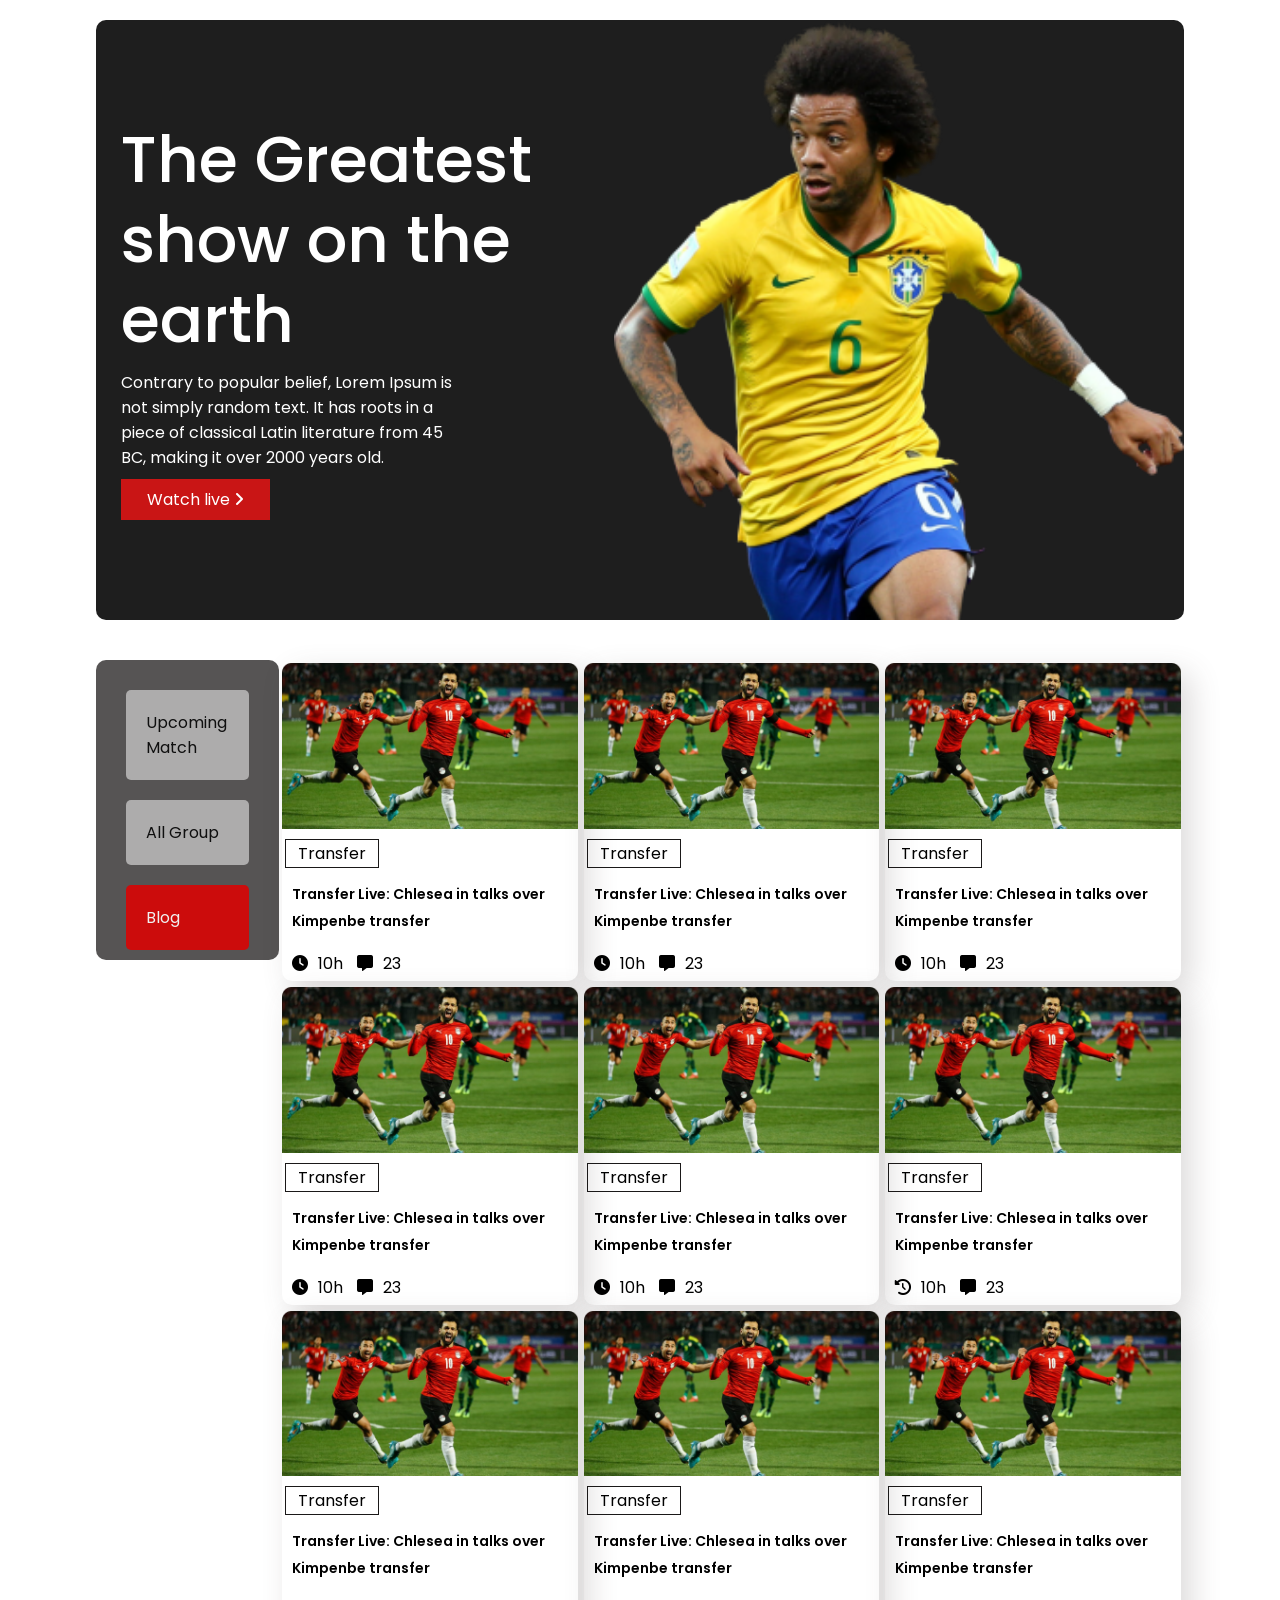
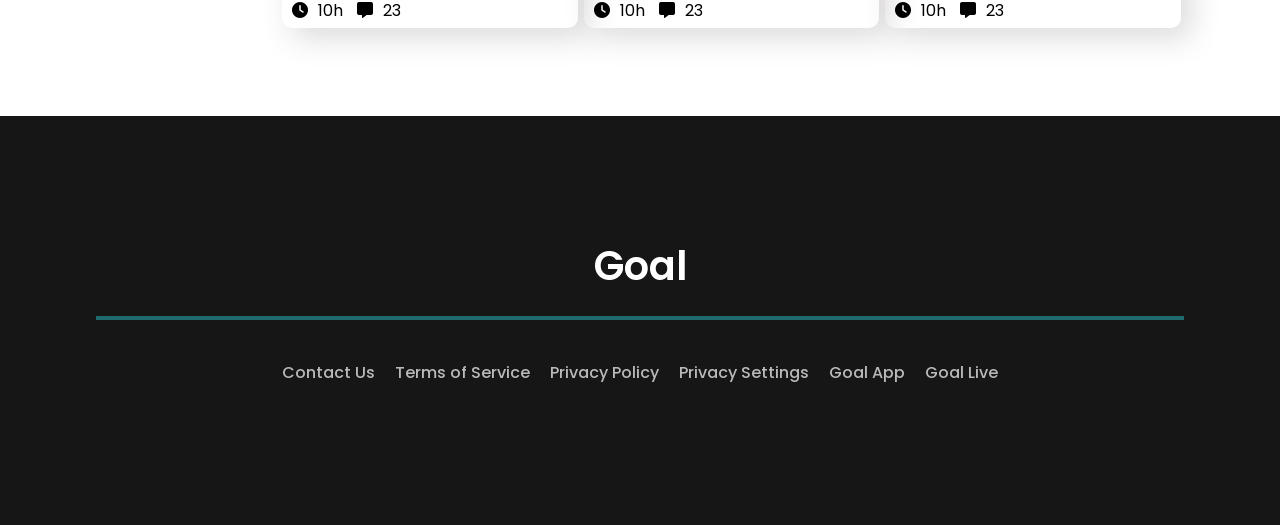
==== index.html @ b74641d1 "world cup website added" ====
<!DOCTYPE html>
<html lang="en">
  <head>
    <meta charset="UTF-8" />
    <meta http-equiv="X-UA-Compatible" content="IE=edge" />
    <meta name="viewport" content="width=device-width, initial-scale=1.0" />
    <link
      rel="stylesheet"
      href="https://cdnjs.cloudflare.com/ajax/libs/font-awesome/6.1.1/css/all.min.css"
    />
    <title>World cup</title>
    <link rel="stylesheet" href="/stylesheet/style.css" />
    <link rel="stylesheet" href="/stylesheet/tablet.css" />
    <link rel="stylesheet" href="stylesheet/mobile.css" />
    
  </head>
  <body>
    <!--spotlight start-->
    <section class="spotlight">
      <div class="container-fluid">
        <div class="container-flex bgc-container">
          <div class="spotlight-intro">
            <h1 class="sp-heading">The Greatest show on the earth</h1>
            <p class="sp-text">
              Contrary to popular belief, Lorem Ipsum is not simply random text.
              It has roots in a piece of classical Latin literature from 45 BC,
              making it over 2000 years old.
            </p>
            <a class="sp-btn" href=""
              >Watch live <i class="fa-solid fa-angle-right"></i
            ></a>
          </div>

          <img class="spotlight-img" src="/assets/bannerimage.png" alt="" />
        </div>
      </div>
    </section>
    <!--spotlight end-->

    <!--information-section start-->
    <section class="information-section">
      <div class="container-fluid">
        <div class="info-container">
          <div class="info-tab">
            <a class="btn-c" href="/upcoming.html" target="_blank"
              >Upcoming Match</a
            >
            <a class="btn-c" href="">All Group</a>
            <a class="btn-b" href="">Blog</a>
          </div>

          <div class="info-details">
            <div class="info-cards">
              <div class="info-card">
                <img src="/assets/blogimage.png" alt="" />
                <p>Transfer</p>
                <h4>Transfer Live: Chlesea in talks over Kimpenbe transfer</h4>
                <span><i class="fa-solid fa-clock"></i>10h</span>
                <span><i class="fa-solid fa-message"></i>23</span>
              </div>

              <div class="info-card">
                <img src="/assets/blogimage.png" alt="" />
                <p>Transfer</p>
                <h4>Transfer Live: Chlesea in talks over Kimpenbe transfer</h4>
                <span><i class="fa-solid fa-clock"></i>10h</span>
                <span><i class="fa-solid fa-message"></i>23</span>
              </div>

              <div class="info-card">
                <img src="/assets/blogimage.png" alt="" />
                <p>Transfer</p>
                <h4>Transfer Live: Chlesea in talks over Kimpenbe transfer</h4>
                <span><i class="fa-solid fa-clock"></i>10h</span>
                <span><i class="fa-solid fa-message"></i>23</span>
              </div>

              <div class="info-card">
                <img src="/assets/blogimage.png" alt="" />
                <p>Transfer</p>
                <h4>Transfer Live: Chlesea in talks over Kimpenbe transfer</h4>
                <span><i class="fa-solid fa-clock"></i>10h</span>
                <span><i class="fa-solid fa-message"></i>23</span>
              </div>

              <div class="info-card">
                <img src="/assets/blogimage.png" alt="" />
                <p>Transfer</p>
                <h4>Transfer Live: Chlesea in talks over Kimpenbe transfer</h4>
                <span><i class="fa-solid fa-clock"></i>10h</span>
                <span><i class="fa-solid fa-message"></i>23</span>
              </div>

              <div class="info-card">
                <img src="/assets/blogimage.png" alt="" />
                <p>Transfer</p>
                <h4>Transfer Live: Chlesea in talks over Kimpenbe transfer</h4>
                <span><i class="fa-solid fa-clock-rotate-left"></i>10h</span>
                <span><i class="fa-solid fa-message"></i>23</span>
              </div>

              <div class="info-card">
                <img src="/assets/blogimage.png" alt="" />
                <p>Transfer</p>
                <h4>Transfer Live: Chlesea in talks over Kimpenbe transfer</h4>
                <span><i class="fa-solid fa-clock"></i>10h</span>
                <span><i class="fa-solid fa-message"></i>23</span>
              </div>

              <div class="info-card">
                <img src="/assets/blogimage.png" alt="" />
                <p>Transfer</p>
                <h4>Transfer Live: Chlesea in talks over Kimpenbe transfer</h4>
                <span><i class="fa-solid fa-clock"></i>10h</span>
                <span><i class="fa-solid fa-message"></i>23</span>
              </div>

              <div class="info-card">
                <img src="/assets/blogimage.png" alt="" />
                <p>Transfer</p>
                <h4>Transfer Live: Chlesea in talks over Kimpenbe transfer</h4>
                <span><i class="fa-solid fa-clock"></i>10h</span>
                <span><i class="fa-solid fa-message"></i>23</span>
              </div>
            </div>
            <div class="expand-btn">
              <a href="">view more</a>
            </div>
          </div>
        </div>
      </div>
    </section>

    <!--information-section end-->
    <!---footer-start-->

    <footer class="footer-section">
      <div class="container-fluid">
        <div class="footer-container">
          <div class="footer-heading">
            <h3>Goal</h3>
          </div>
          <hr />
          <div class="footer-links">
            <ul class="footer-ul">
              <li><a href="">Contact Us</a></li>
              <li><a href="">Terms of Service</a></li>
              <li><a href="">Privacy Policy</a></li>
              <li><a href="">Privacy Settings </a></li>
              <li><a href="">Goal App</a></li>
              <li><a href="">Goal Live</a></li>
            </ul>
          </div>
        </div>
      </div>
    </footer>

    <!--footer-end-->
  </body>
</html>
---- stylesheet/style.css ----
@import url(mobile.css);
@import url(tablet.css);

@import url("https://fonts.googleapis.com/css2?family=Finlandica:ital,wght@1,400;1,600&family=Oswald:wght@700&family=Poppins:wght@500&family=Roboto+Mono:ital,wght@0,400;1,200;1,400&family=Trispace&display=swap");

* {
  margin: 0;
  padding: 0;
  box-sizing: border-box;
  font-family: "Poppins", sans-serif;
}
/**spotlight styles start**/
.spotlight {
  background: #ffffff;
}
.container-fluid {
  width: 85%;
  margin-left: auto;
  margin-right: auto;
  padding: 20px 0;
}
.bgc-container {
  width: 100%;
  background: #1e1e1e;
  border-radius: 10px;
  
}
.container-flex {
  display: flex;
}
.spotlight-intro {
  display: flex;
  flex-direction: column;
  justify-content: center;
 padding-left: 20px;
}
.sp-heading {
  color: #ffffff;
  margin: 1%;
  font-weight: 500;
  font-size: 5vw;
  line-height: 80px;
}
.sp-text {
  width: 70%;
  color: #ffffff;
  margin: 1%;
}
.sp-btn {
  width: 30%;
  background-color: #c91515;
  color: #ffffff;
  text-decoration: none;
  padding: 0.5rem;
  margin: 1%;
  text-align: center;
}

.spotlight-img {
  width: 90%;
}
.spotlight-img {
  height: 600px;
}
/**spotlight style end**/

/**information-section style strat**/
.information-section {
  margin-bottom: 40px;
}
.info-container {
  display: flex;
}
.info-tab {
  height: 300px;
  display: flex;
  flex-direction: column;
  background-color: #1f1c1cc0;
  padding: 20px;
  border-radius: 10px;
}
.info-tab a {
  text-decoration: none;
  padding: 20px;
  margin: 10px 10px;
}
.btn-c {
  background-color: rgba(255, 255, 255, 0.514);
  color: #0f0f0f;
  border-radius: 5px;
}
.btn-b {
  background-color: #cc0c0c;
  color: #f0f0f0;
  border-radius: 5px;
}
.info-cards {
  display: grid;
  grid-template-columns: repeat(3, 1fr);
}
.info-card {
  box-shadow: 10px 10px 30px #534a4a33;
  margin: 1% 1%;
  border-radius: 10px;
}
.info-card img {
  width: 100%;
}
.info-card p {
  display: inline-block;
  border: 1px solid rgb(26, 24, 24);
  padding: 1px 12px;
  margin: 1%;
}
.info-card h4 {
  font-weight: 600;
  font-size: 14px;
  line-height: 27px;
  margin: 10px;
}
.info-card span i {
  margin: 10px;
}
.expand-btn {
  visibility: hidden;
}
/**information-section style end**/

/**footer style start**/
.footer-section {
  background: #161616;
  padding: 100px 0;
}
.footer-container {
  display: flex;
  flex-direction: column;
  justify-content: center;
  align-items: center;
}
.footer-heading h3 {
  color: #ffffff;
  font-weight: 600;
  font-size: 40px;
}
.footer-links {
  margin: 20px 0;
}
hr {
  border: 2px solid #259094b4;
  margin: 20px 0;
  width: 100%;
}
ul {
  display: flex;
  justify-content: center;
  gap: 20px;
}
.footer-links ul li {
  list-style-type: none;
}
.footer-links ul li a {
  text-decoration: none;
  color: #b9b9b9;
  font-weight: 500;
  font-size: 16px;
  line-height: 24px;
}

/**footer style end**/
---- stylesheet/tablet.css ----
@media (min-width: 600px) and (max-width: 991.98px) {
  
  .spotlight-intro {
    
    justify-content: center;
    align-items: center;
    text-align: center;
  }
  .spotlight-img{
width: 50%;
  }

  .info-container {
    flex-direction: column;
    justify-content: center;
    align-items: center;
  }
  .info-details .expand-btn{
    text-align: center;
  }
  .expand-btn{
    margin: 40px 0;
  }
  .expand-btn a{
    width: 20%;
    color: aliceblue;
    text-decoration: none;
    padding: 20px;
    background-color: rgb(226, 49, 43);
    border-radius: 5px;
  }
  .info-tab {
    display: flex;
flex-direction: row;
    background: none;
    height: 100px;
    margin-bottom: 50px;
  }

  .info-tab a {
    width: 100%;
    height: 80px;
  }

.info-cards{
  display: grid;
  grid-template-columns: repeat(2, 3fr); 
  grid-template-rows: repeat(2, 3fr);
}
.expand-btn{
  visibility: visible;
}


ul{
  flex-wrap: wrap;
}

}
---- stylesheet/mobile.css ----
@media screen and (max-width: 600px) {
  .container-fluid {
    margin: auto;
  }
  .container-flex {
    flex-direction: column;
    align-items: center;
  }
  .bgc-container {
    width: 100%;
  }
  .spotlight-intro {
    width: 80%;
    text-align: center;
  }
  .sp-heading {
    text-align: center;
   
    font-size: 30px;
    font-weight: 700;
    line-height: 33px;
  }

  .spotlight-img {
   padding: 0 50px;
    height: 100%;
  }
  .sp-btn{
    width: 60%;
  }
}

@media screen and (max-width: 600px) {
  .info-container {
    flex-direction: column;
  }
  .info-tab {
    background: none;
    text-align: center;
    flex-direction: column;
  }
  .info-tab a {
    color: black;
  }
  .info-cards {
    display: grid;
    grid-template-columns: repeat(1, 3fr);
    grid-template-rows: repeat(1, 3fr);
  }
  .info-card h4{
font-size: larger;
  }
  .footer-section {
    padding: 0;
  }

  .footer-container {
  }
  ul {
    display: flex;
    flex-direction: column;
  }
}
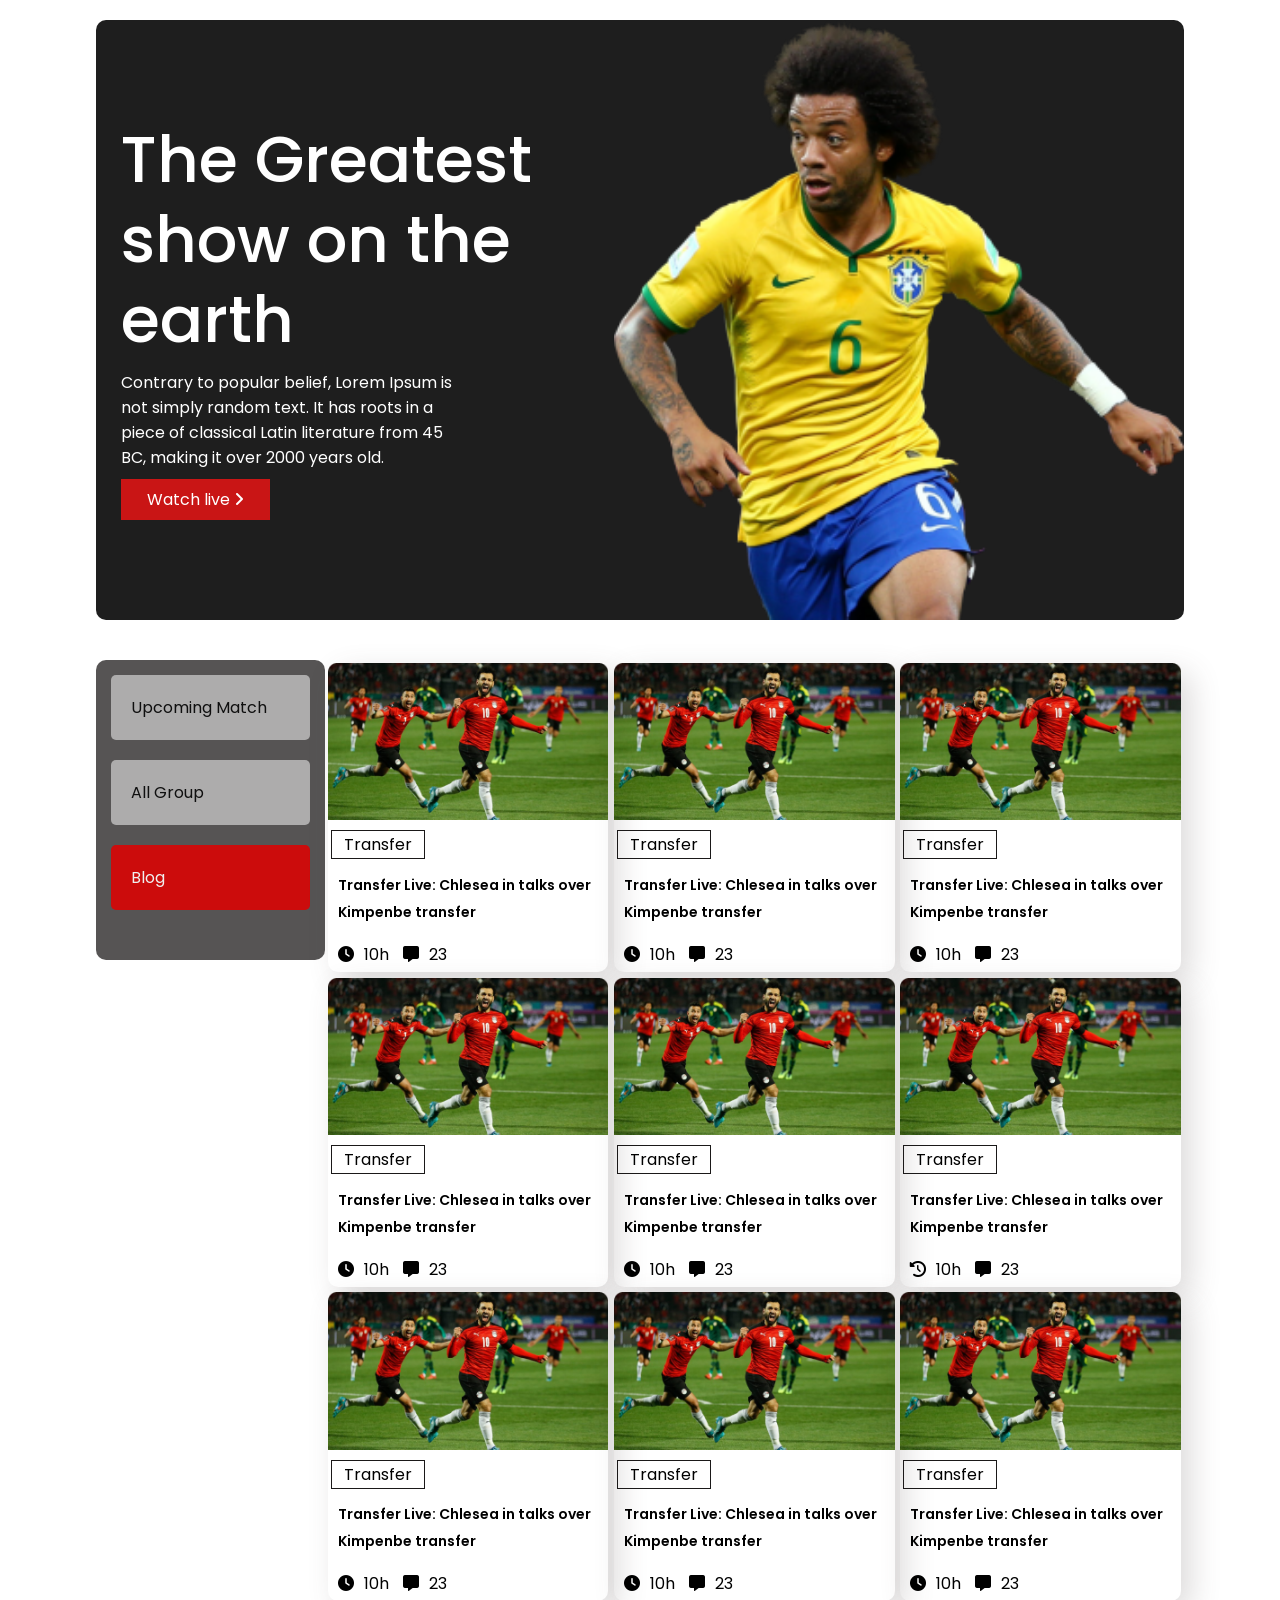
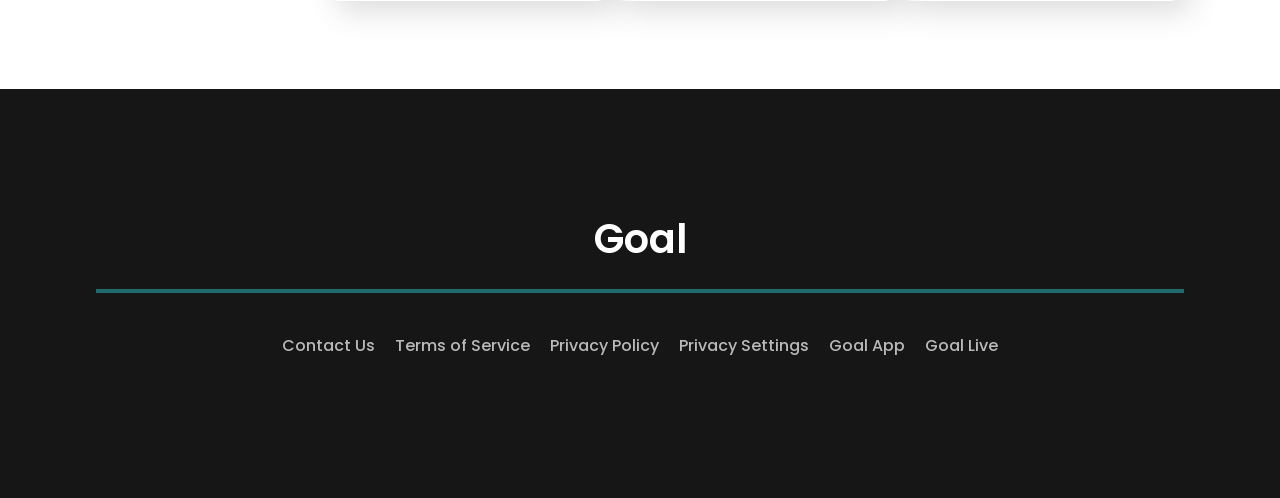
==== commit 8dd5dbcb: ":lipstick:" ====
--- a/index.html
+++ b/index.html
@@ -9,9 +9,9 @@
       href="https://cdnjs.cloudflare.com/ajax/libs/font-awesome/6.1.1/css/all.min.css"
     />
     <title>World cup</title>
-    <link rel="stylesheet" href="/stylesheet/style.css" />
-    <link rel="stylesheet" href="/stylesheet/tablet.css" />
-    <link rel="stylesheet" href="stylesheet/mobile.css" />
+    <link rel="stylesheet" href="./stylesheet/style.css" />
+    <link rel="stylesheet" href="./stylesheet/tablet.css  " />
+    <link rel="stylesheet" href="./stylesheet/mobile.css" />
     
   </head>
   <body>
@@ -31,7 +31,7 @@
             ></a>
           </div>
 
-          <img class="spotlight-img" src="/assets/bannerimage.png" alt="" />
+          <img class="spotlight-img" src="./assets/bannerimage.png" alt="" />
         </div>
       </div>
     </section>
@@ -52,7 +52,7 @@
           <div class="info-details">
             <div class="info-cards">
               <div class="info-card">
-                <img src="/assets/blogimage.png" alt="" />
+                <img src="./assets/blogimage.png" alt="" />
                 <p>Transfer</p>
                 <h4>Transfer Live: Chlesea in talks over Kimpenbe transfer</h4>
                 <span><i class="fa-solid fa-clock"></i>10h</span>
@@ -60,7 +60,7 @@
               </div>
 
               <div class="info-card">
-                <img src="/assets/blogimage.png" alt="" />
+                <img src="./assets/blogimage.png" alt="" />
                 <p>Transfer</p>
                 <h4>Transfer Live: Chlesea in talks over Kimpenbe transfer</h4>
                 <span><i class="fa-solid fa-clock"></i>10h</span>
@@ -68,7 +68,7 @@
               </div>
 
               <div class="info-card">
-                <img src="/assets/blogimage.png" alt="" />
+                <img src="./assets/blogimage.png" alt="" />
                 <p>Transfer</p>
                 <h4>Transfer Live: Chlesea in talks over Kimpenbe transfer</h4>
                 <span><i class="fa-solid fa-clock"></i>10h</span>
@@ -76,7 +76,7 @@
               </div>
 
               <div class="info-card">
-                <img src="/assets/blogimage.png" alt="" />
+                <img src="./assets/blogimage.png" alt="" />
                 <p>Transfer</p>
                 <h4>Transfer Live: Chlesea in talks over Kimpenbe transfer</h4>
                 <span><i class="fa-solid fa-clock"></i>10h</span>
@@ -84,7 +84,7 @@
               </div>
 
               <div class="info-card">
-                <img src="/assets/blogimage.png" alt="" />
+                <img src="./assets/blogimage.png" alt="" />
                 <p>Transfer</p>
                 <h4>Transfer Live: Chlesea in talks over Kimpenbe transfer</h4>
                 <span><i class="fa-solid fa-clock"></i>10h</span>
@@ -92,7 +92,7 @@
               </div>
 
               <div class="info-card">
-                <img src="/assets/blogimage.png" alt="" />
+                <img src="./assets/blogimage.png" alt="" />
                 <p>Transfer</p>
                 <h4>Transfer Live: Chlesea in talks over Kimpenbe transfer</h4>
                 <span><i class="fa-solid fa-clock-rotate-left"></i>10h</span>
@@ -100,7 +100,7 @@
               </div>
 
               <div class="info-card">
-                <img src="/assets/blogimage.png" alt="" />
+                <img src="./assets/blogimage.png" alt="" />
                 <p>Transfer</p>
                 <h4>Transfer Live: Chlesea in talks over Kimpenbe transfer</h4>
                 <span><i class="fa-solid fa-clock"></i>10h</span>
@@ -108,7 +108,7 @@
               </div>
 
               <div class="info-card">
-                <img src="/assets/blogimage.png" alt="" />
+                <img src="./assets/blogimage.png" alt="" />
                 <p>Transfer</p>
                 <h4>Transfer Live: Chlesea in talks over Kimpenbe transfer</h4>
                 <span><i class="fa-solid fa-clock"></i>10h</span>
@@ -116,7 +116,7 @@
               </div>
 
               <div class="info-card">
-                <img src="/assets/blogimage.png" alt="" />
+                <img src="./assets/blogimage.png" alt="" />
                 <p>Transfer</p>
                 <h4>Transfer Live: Chlesea in talks over Kimpenbe transfer</h4>
                 <span><i class="fa-solid fa-clock"></i>10h</span>
--- a/stylesheet/style.css
+++ b/stylesheet/style.css
@@ -23,7 +23,6 @@
   width: 100%;
   background: #1e1e1e;
   border-radius: 10px;
-  
 }
 .container-flex {
   display: flex;
@@ -32,7 +31,7 @@
   display: flex;
   flex-direction: column;
   justify-content: center;
- padding-left: 20px;
+  padding-left: 20px;
 }
 .sp-heading {
   color: #ffffff;
@@ -72,11 +71,12 @@
   display: flex;
 }
 .info-tab {
+  width: 30%;
   height: 300px;
   display: flex;
   flex-direction: column;
   background-color: #1f1c1cc0;
-  padding: 20px;
+  padding: 5px;
   border-radius: 10px;
 }
 .info-tab a {
@@ -150,7 +150,7 @@
   margin: 20px 0;
   width: 100%;
 }
-ul {
+.footer-ul {
   display: flex;
   justify-content: center;
   gap: 20px;
--- a/stylesheet/tablet.css
+++ b/stylesheet/tablet.css
@@ -1,27 +1,30 @@
+/***teblet device***/
+
 @media (min-width: 600px) and (max-width: 991.98px) {
-  
+  /***spotlight***/
   .spotlight-intro {
-    
     justify-content: center;
     align-items: center;
     text-align: center;
   }
-  .spotlight-img{
-width: 50%;
+  .spotlight-img {
+    width: 50%;
   }
+
+  /**information section**/
 
   .info-container {
     flex-direction: column;
     justify-content: center;
     align-items: center;
   }
-  .info-details .expand-btn{
+  .info-details .expand-btn {
     text-align: center;
   }
-  .expand-btn{
+  .expand-btn {
     margin: 40px 0;
   }
-  .expand-btn a{
+  .expand-btn a {
     width: 20%;
     color: aliceblue;
     text-decoration: none;
@@ -31,7 +34,7 @@
   }
   .info-tab {
     display: flex;
-flex-direction: row;
+    flex-direction: row;
     background: none;
     height: 100px;
     margin-bottom: 50px;
@@ -42,18 +45,18 @@
     height: 80px;
   }
 
-.info-cards{
-  display: grid;
-  grid-template-columns: repeat(2, 3fr); 
-  grid-template-rows: repeat(2, 3fr);
+  .info-cards {
+    display: grid;
+    grid-template-columns: repeat(2, 3fr);
+    grid-template-rows: repeat(2, 3fr);
+  }
+  .expand-btn {
+    visibility: visible;
+  }
+
+  /**footer-section**/
+
+  .footer-ul {
+    flex-wrap: wrap;
+  }
 }
-.expand-btn{
-  visibility: visible;
-}
-
-
-ul{
-  flex-wrap: wrap;
-}
-
-}
--- a/stylesheet/mobile.css
+++ b/stylesheet/mobile.css
@@ -1,4 +1,6 @@
 @media screen and (max-width: 600px) {
+  
+  /**spotlight section**/
   .container-fluid {
     margin: auto;
   }
@@ -29,8 +31,10 @@
     width: 60%;
   }
 }
+/**mobile device**/
+@media screen and (max-width: 600px) {
 
-@media screen and (max-width: 600px) {
+  /**info-section**/
   .info-container {
     flex-direction: column;
   }
@@ -50,13 +54,11 @@
   .info-card h4{
 font-size: larger;
   }
+  /**footer-section**/
   .footer-section {
     padding: 0;
   }
-
-  .footer-container {
-  }
-  ul {
+  .footer-ul {
     display: flex;
     flex-direction: column;
   }
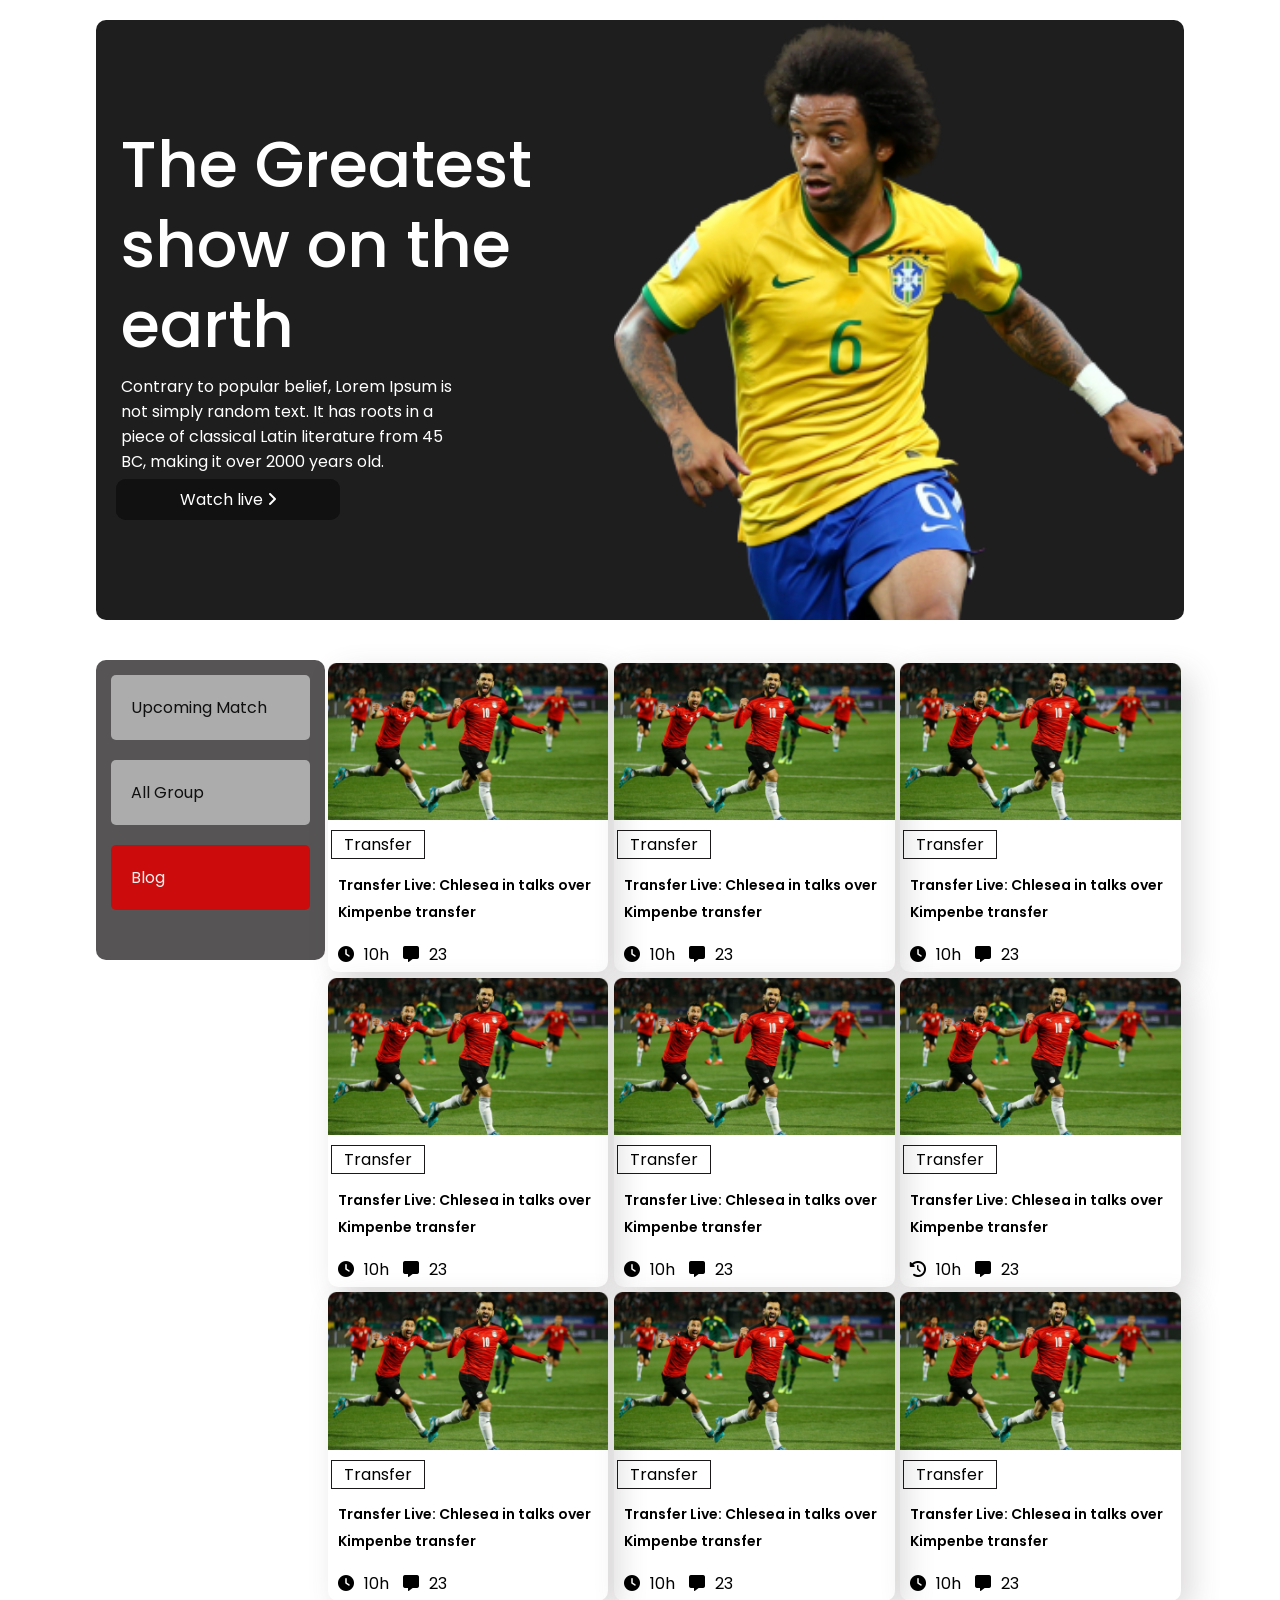
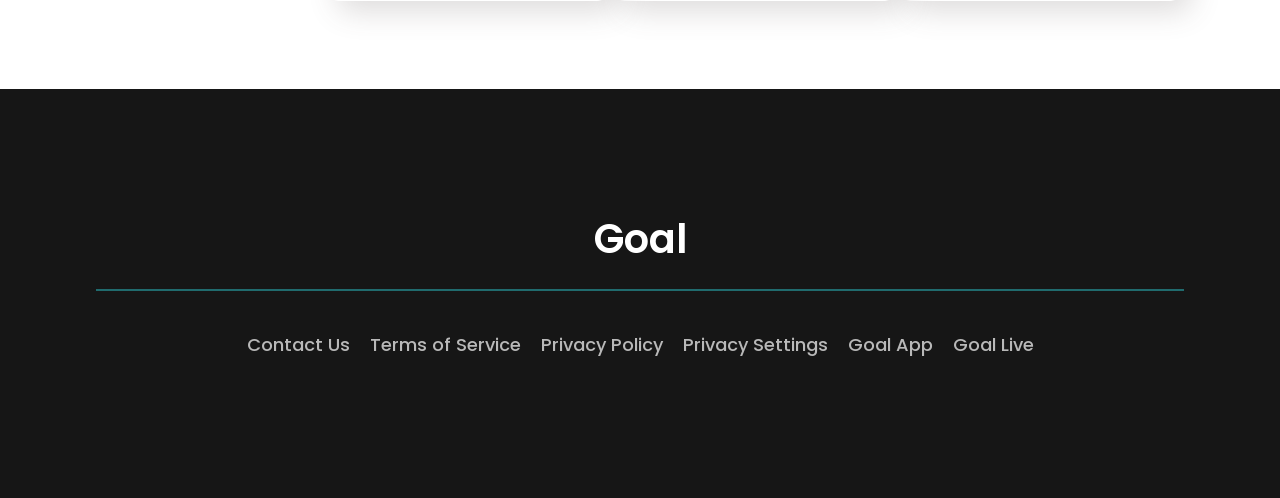
==== commit 6d344bfe: ":lipstick:" ====
--- a/index.html
+++ b/index.html
@@ -26,7 +26,7 @@
               It has roots in a piece of classical Latin literature from 45 BC,
               making it over 2000 years old.
             </p>
-            <a class="sp-btn" href=""
+            <a class="sp-btn glow-on-hover" href=""
               >Watch live <i class="fa-solid fa-angle-right"></i
             ></a>
           </div>
@@ -42,11 +42,11 @@
       <div class="container-fluid">
         <div class="info-container">
           <div class="info-tab">
-            <a class="btn-c" href="/upcoming.html" target="_blank"
+            <a class="btn-c" href="upcoming.html" target="_blank"
               >Upcoming Match</a
             >
             <a class="btn-c" href="">All Group</a>
-            <a class="btn-b" href="">Blog</a>
+            <a class="btn-b" href="index.html">Blog</a>
           </div>
 
           <div class="info-details">
--- a/stylesheet/style.css
+++ b/stylesheet/style.css
@@ -46,17 +46,85 @@
   margin: 1%;
 }
 .sp-btn {
-  width: 30%;
-  background-color: #c91515;
-  color: #ffffff;
+  width: 45%;
   text-decoration: none;
   padding: 0.5rem;
-  margin: 1%;
   text-align: center;
 }
 
+.glow-on-hover {
+  color: #fff;
+  background: #111;
+  cursor: pointer;
+  position: relative;
+  z-index: 0;
+  border-radius: 10px;
+}
+.glow-on-hover:before {
+  content: "";
+  background: linear-gradient(
+    45deg,
+    #ff0000,
+    #ff7300,
+    #fffb00,
+    #48ff00,
+    #00ffd5,
+    #002bff,
+    #7a00ff,
+    #ff00c8,
+    #ff0000
+  );
+  position: absolute;
+  top: -2px;
+  left: -2px;
+  background-size: 400%;
+  z-index: -1;
+  filter: blur(5px);
+  width: calc(100% + 4px);
+  height: calc(100% + 4px);
+  animation: glowing 20s linear infinite;
+  opacity: 0;
+  transition: opacity 0.3s ease-in-out;
+  border-radius: 10px;
+}
+
+.glow-on-hover:active {
+  color: #000;
+}
+
+.glow-on-hover:active:after {
+  background: transparent;
+}
+
+.glow-on-hover:hover:before {
+  opacity: 1;
+}
+
+.glow-on-hover:after {
+  z-index: -1;
+  content: "";
+  position: absolute;
+  width: 100%;
+  height: 100%;
+  background: #111;
+  left: 0;
+  top: 0;
+  border-radius: 10px;
+}
+
+@keyframes glowing {
+  0% {
+    background-position: 0 0;
+  }
+  50% {
+    background-position: 400% 0;
+  }
+  100% {
+    background-position: 0 0;
+  }
+}
 .spotlight-img {
-  width: 90%;
+  width: 100%;
 }
 .spotlight-img {
   height: 600px;
@@ -146,7 +214,7 @@
   margin: 20px 0;
 }
 hr {
-  border: 2px solid #259094b4;
+  border: 1px solid #259094b4;
   margin: 20px 0;
   width: 100%;
 }
@@ -162,8 +230,7 @@
   text-decoration: none;
   color: #b9b9b9;
   font-weight: 500;
-  font-size: 16px;
-  line-height: 24px;
+  font-size: 18px;
 }
 
 /**footer style end**/
--- a/stylesheet/tablet.css
+++ b/stylesheet/tablet.css
@@ -1,16 +1,12 @@
 /***teblet device***/
 
 @media (min-width: 600px) and (max-width: 991.98px) {
+
   /***spotlight***/
-  .spotlight-intro {
-    justify-content: center;
-    align-items: center;
-    text-align: center;
-  }
+
   .spotlight-img {
     width: 50%;
   }
-
   /**information section**/
 
   .info-container {
@@ -32,10 +28,11 @@
     background-color: rgb(226, 49, 43);
     border-radius: 5px;
   }
-  .info-tab {
+  .info-tab{
     display: flex;
     flex-direction: row;
     background: none;
+    width: 100%;
     height: 100px;
     margin-bottom: 50px;
   }
--- a/stylesheet/mobile.css
+++ b/stylesheet/mobile.css
@@ -1,5 +1,4 @@
 @media screen and (max-width: 600px) {
-  
   /**spotlight section**/
   .container-fluid {
     margin: auto;
@@ -13,35 +12,42 @@
   }
   .spotlight-intro {
     width: 80%;
-    text-align: center;
+    margin: auto;
+    justify-content: center;
+    align-items: center;
   }
   .sp-heading {
-    text-align: center;
-   
+    width: 80%;
     font-size: 30px;
     font-weight: 700;
     line-height: 33px;
+    text-align: center;
+  }
+  .spotlight-intro p {
+    text-align: center;
   }
 
   .spotlight-img {
-   padding: 0 50px;
+    padding: 0 50px;
     height: 100%;
   }
-  .sp-btn{
+  .sp-btn {
     width: 60%;
   }
 }
 /**mobile device**/
 @media screen and (max-width: 600px) {
-
   /**info-section**/
   .info-container {
     flex-direction: column;
+    justify-content: center;
   }
   .info-tab {
+    width: 100%;
     background: none;
+    flex-direction: column;
+    justify-content: center;
     text-align: center;
-    flex-direction: column;
   }
   .info-tab a {
     color: black;
@@ -51,8 +57,8 @@
     grid-template-columns: repeat(1, 3fr);
     grid-template-rows: repeat(1, 3fr);
   }
-  .info-card h4{
-font-size: larger;
+  .info-card h4 {
+    font-size: larger;
   }
   /**footer-section**/
   .footer-section {
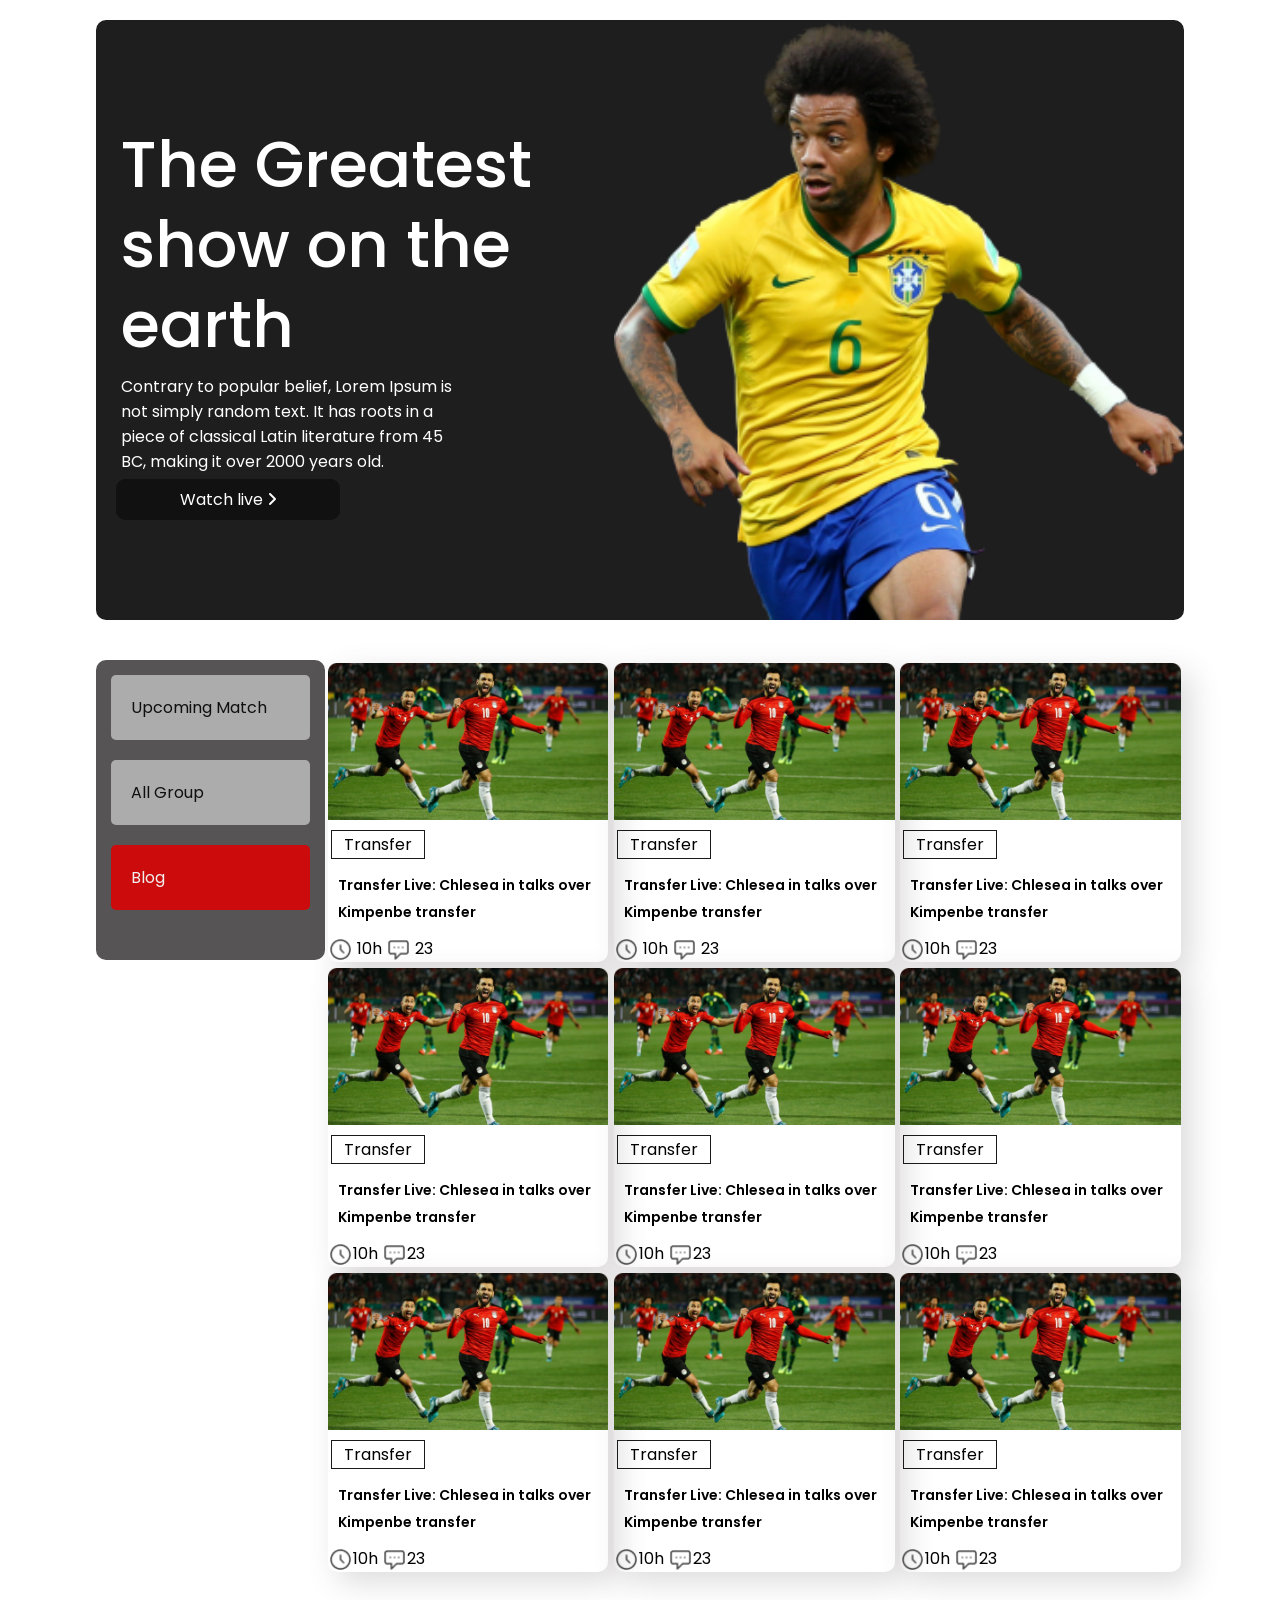
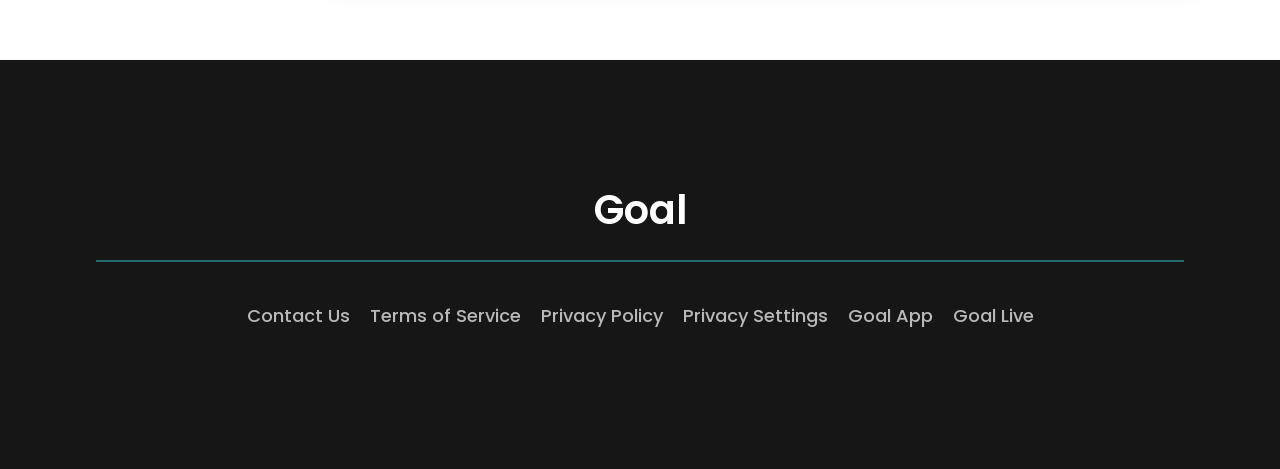
==== commit 65250389: ":lipstick:" ====
--- a/index.html
+++ b/index.html
@@ -12,7 +12,6 @@
     <link rel="stylesheet" href="./stylesheet/style.css" />
     <link rel="stylesheet" href="./stylesheet/tablet.css  " />
     <link rel="stylesheet" href="./stylesheet/mobile.css" />
-    
   </head>
   <body>
     <!--spotlight start-->
@@ -55,72 +54,168 @@
                 <img src="./assets/blogimage.png" alt="" />
                 <p>Transfer</p>
                 <h4>Transfer Live: Chlesea in talks over Kimpenbe transfer</h4>
-                <span><i class="fa-solid fa-clock"></i>10h</span>
-                <span><i class="fa-solid fa-message"></i>23</span>
-              </div>
-
-              <div class="info-card">
-                <img src="./assets/blogimage.png" alt="" />
-                <p>Transfer</p>
-                <h4>Transfer Live: Chlesea in talks over Kimpenbe transfer</h4>
-                <span><i class="fa-solid fa-clock"></i>10h</span>
-                <span><i class="fa-solid fa-message"></i>23</span>
-              </div>
-
-              <div class="info-card">
-                <img src="./assets/blogimage.png" alt="" />
-                <p>Transfer</p>
-                <h4>Transfer Live: Chlesea in talks over Kimpenbe transfer</h4>
-                <span><i class="fa-solid fa-clock"></i>10h</span>
-                <span><i class="fa-solid fa-message"></i>23</span>
-              </div>
-
-              <div class="info-card">
-                <img src="./assets/blogimage.png" alt="" />
-                <p>Transfer</p>
-                <h4>Transfer Live: Chlesea in talks over Kimpenbe transfer</h4>
-                <span><i class="fa-solid fa-clock"></i>10h</span>
-                <span><i class="fa-solid fa-message"></i>23</span>
-              </div>
-
-              <div class="info-card">
-                <img src="./assets/blogimage.png" alt="" />
-                <p>Transfer</p>
-                <h4>Transfer Live: Chlesea in talks over Kimpenbe transfer</h4>
-                <span><i class="fa-solid fa-clock"></i>10h</span>
-                <span><i class="fa-solid fa-message"></i>23</span>
-              </div>
-
-              <div class="info-card">
-                <img src="./assets/blogimage.png" alt="" />
-                <p>Transfer</p>
-                <h4>Transfer Live: Chlesea in talks over Kimpenbe transfer</h4>
-                <span><i class="fa-solid fa-clock-rotate-left"></i>10h</span>
-                <span><i class="fa-solid fa-message"></i>23</span>
-              </div>
-
-              <div class="info-card">
-                <img src="./assets/blogimage.png" alt="" />
-                <p>Transfer</p>
-                <h4>Transfer Live: Chlesea in talks over Kimpenbe transfer</h4>
-                <span><i class="fa-solid fa-clock"></i>10h</span>
-                <span><i class="fa-solid fa-message"></i>23</span>
-              </div>
-
-              <div class="info-card">
-                <img src="./assets/blogimage.png" alt="" />
-                <p>Transfer</p>
-                <h4>Transfer Live: Chlesea in talks over Kimpenbe transfer</h4>
-                <span><i class="fa-solid fa-clock"></i>10h</span>
-                <span><i class="fa-solid fa-message"></i>23</span>
-              </div>
-
-              <div class="info-card">
-                <img src="./assets/blogimage.png" alt="" />
-                <p>Transfer</p>
-                <h4>Transfer Live: Chlesea in talks over Kimpenbe transfer</h4>
-                <span><i class="fa-solid fa-clock"></i>10h</span>
-                <span><i class="fa-solid fa-message"></i>23</span>
+                <span>
+                  <img class="icon" src="./assets/timeicon.png" alt="" />
+                  10h</span
+                >
+                <span>
+                  <img class="icon" src="./assets/chaticon.png" alt="" />
+                  23</span
+                >
+              </div>
+
+              <div class="info-card">
+                <img src="./assets/blogimage.png" alt="" />
+                <p>Transfer</p>
+                <h4>Transfer Live: Chlesea in talks over Kimpenbe transfer</h4>
+                <span>
+                  <img class="icon" src="./assets/timeicon.png" alt="" />
+                  10h</span
+                >
+                <span>
+                  <img class="icon" src="./assets/chaticon.png" alt="" />
+                  23</span
+                >
+              </div>
+
+              <div class="info-card">
+                <img src="./assets/blogimage.png" alt="" />
+                <p>Transfer</p>
+                <h4>Transfer Live: Chlesea in talks over Kimpenbe transfer</h4>
+                <span
+                  ><img
+                    class="icon"
+                    src="./assets/timeicon.png"
+                    alt=""
+                  />10h</span
+                >
+                <span
+                  ><img
+                    class="icon"
+                    src="./assets/chaticon.png"
+                    alt=""
+                  />23</span
+                >
+              </div>
+
+              <div class="info-card">
+                <img src="./assets/blogimage.png" alt="" />
+                <p>Transfer</p>
+                <h4>Transfer Live: Chlesea in talks over Kimpenbe transfer</h4>
+                <span
+                  ><img
+                    class="icon"
+                    src="./assets/timeicon.png"
+                    alt=""
+                  />10h</span
+                >
+                <span
+                  ><img
+                    class="icon"
+                    src="./assets/chaticon.png"
+                    alt=""
+                  />23</span
+                >
+              </div>
+
+              <div class="info-card">
+                <img src="./assets/blogimage.png" alt="" />
+                <p>Transfer</p>
+                <h4>Transfer Live: Chlesea in talks over Kimpenbe transfer</h4>
+                <span
+                  ><img
+                    class="icon"
+                    src="./assets/timeicon.png"
+                    alt=""
+                  />10h</span
+                >
+                <span
+                  ><img
+                    class="icon"
+                    src="./assets/chaticon.png"
+                    alt=""
+                  />23</span
+                >
+              </div>
+
+              <div class="info-card">
+                <img src="./assets/blogimage.png" alt="" />
+                <p>Transfer</p>
+                <h4>Transfer Live: Chlesea in talks over Kimpenbe transfer</h4>
+                <span
+                  ><img
+                    class="icon"
+                    src="./assets/timeicon.png"
+                    alt=""
+                  />10h</span
+                >
+                <span
+                  ><img
+                    class="icon"
+                    src="./assets/chaticon.png"
+                    alt=""
+                  />23</span
+                >
+              </div>
+
+              <div class="info-card">
+                <img src="./assets/blogimage.png" alt="" />
+                <p>Transfer</p>
+                <h4>Transfer Live: Chlesea in talks over Kimpenbe transfer</h4>
+                <span
+                  ><img
+                    class="icon"
+                    src="./assets/timeicon.png"
+                    alt=""
+                  />10h</span
+                >
+                <span
+                  ><img
+                    class="icon"
+                    src="./assets/chaticon.png"
+                    alt=""
+                  />23</span
+                >
+              </div>
+
+              <div class="info-card">
+                <img src="./assets/blogimage.png" alt="" />
+                <p>Transfer</p>
+                <h4>Transfer Live: Chlesea in talks over Kimpenbe transfer</h4>
+                <span
+                  ><img
+                    class="icon"
+                    src="./assets/timeicon.png"
+                    alt=""
+                  />10h</span
+                >
+                <span
+                  ><img
+                    class="icon"
+                    src="./assets/chaticon.png"
+                    alt=""
+                  />23</span
+                >
+              </div>
+
+              <div class="info-card">
+                <img src="./assets/blogimage.png" alt="" />
+                <p>Transfer</p>
+                <h4>Transfer Live: Chlesea in talks over Kimpenbe transfer</h4>
+                <span
+                  ><img
+                    class="icon"
+                    src="./assets/timeicon.png"
+                    alt=""
+                  />10h</span
+                >
+                <span
+                  ><img
+                    class="icon"
+                    src="./assets/chaticon.png"
+                    alt=""
+                  />23</span
+                >
               </div>
             </div>
             <div class="expand-btn">
--- a/stylesheet/style.css
+++ b/stylesheet/style.css
@@ -189,6 +189,12 @@
 .info-card span i {
   margin: 10px;
 }
+
+.info-card .icon{
+  width: 25px;
+  vertical-align: middle;
+ 
+}
 .expand-btn {
   visibility: hidden;
 }
